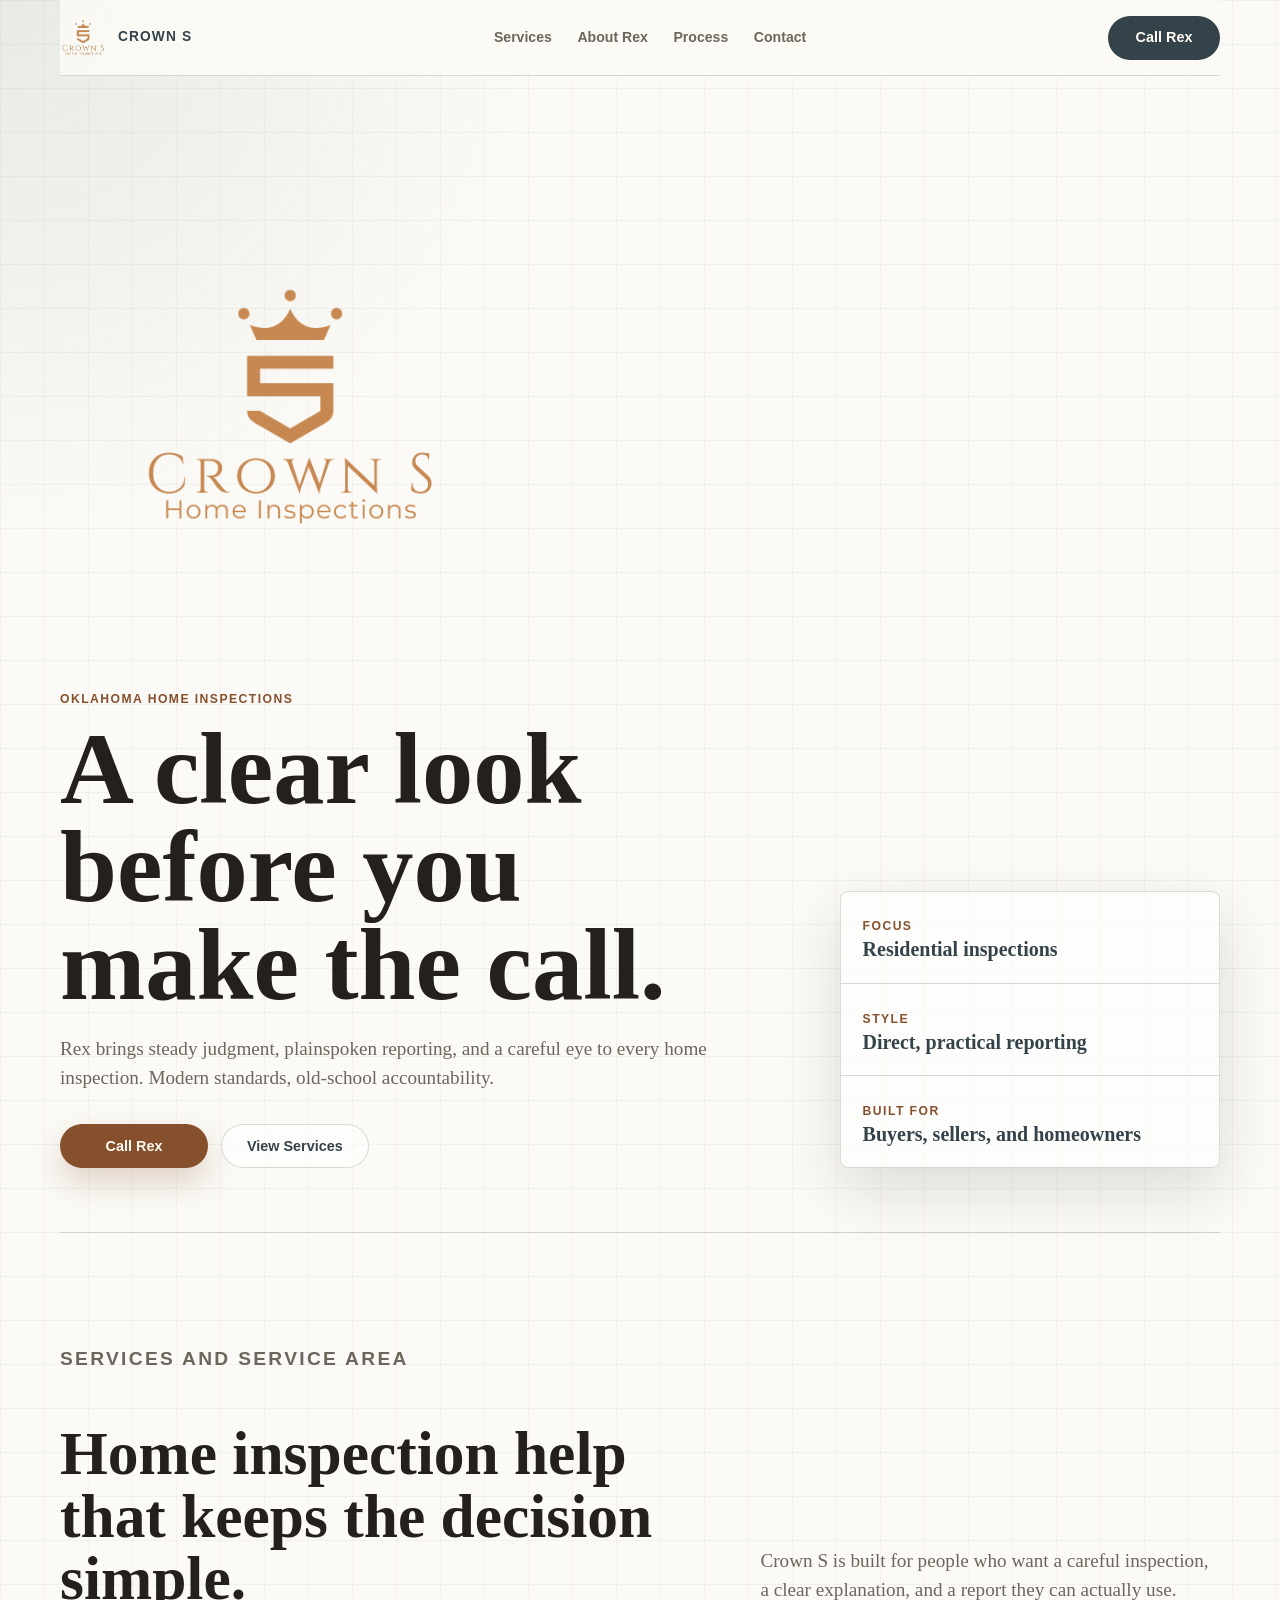
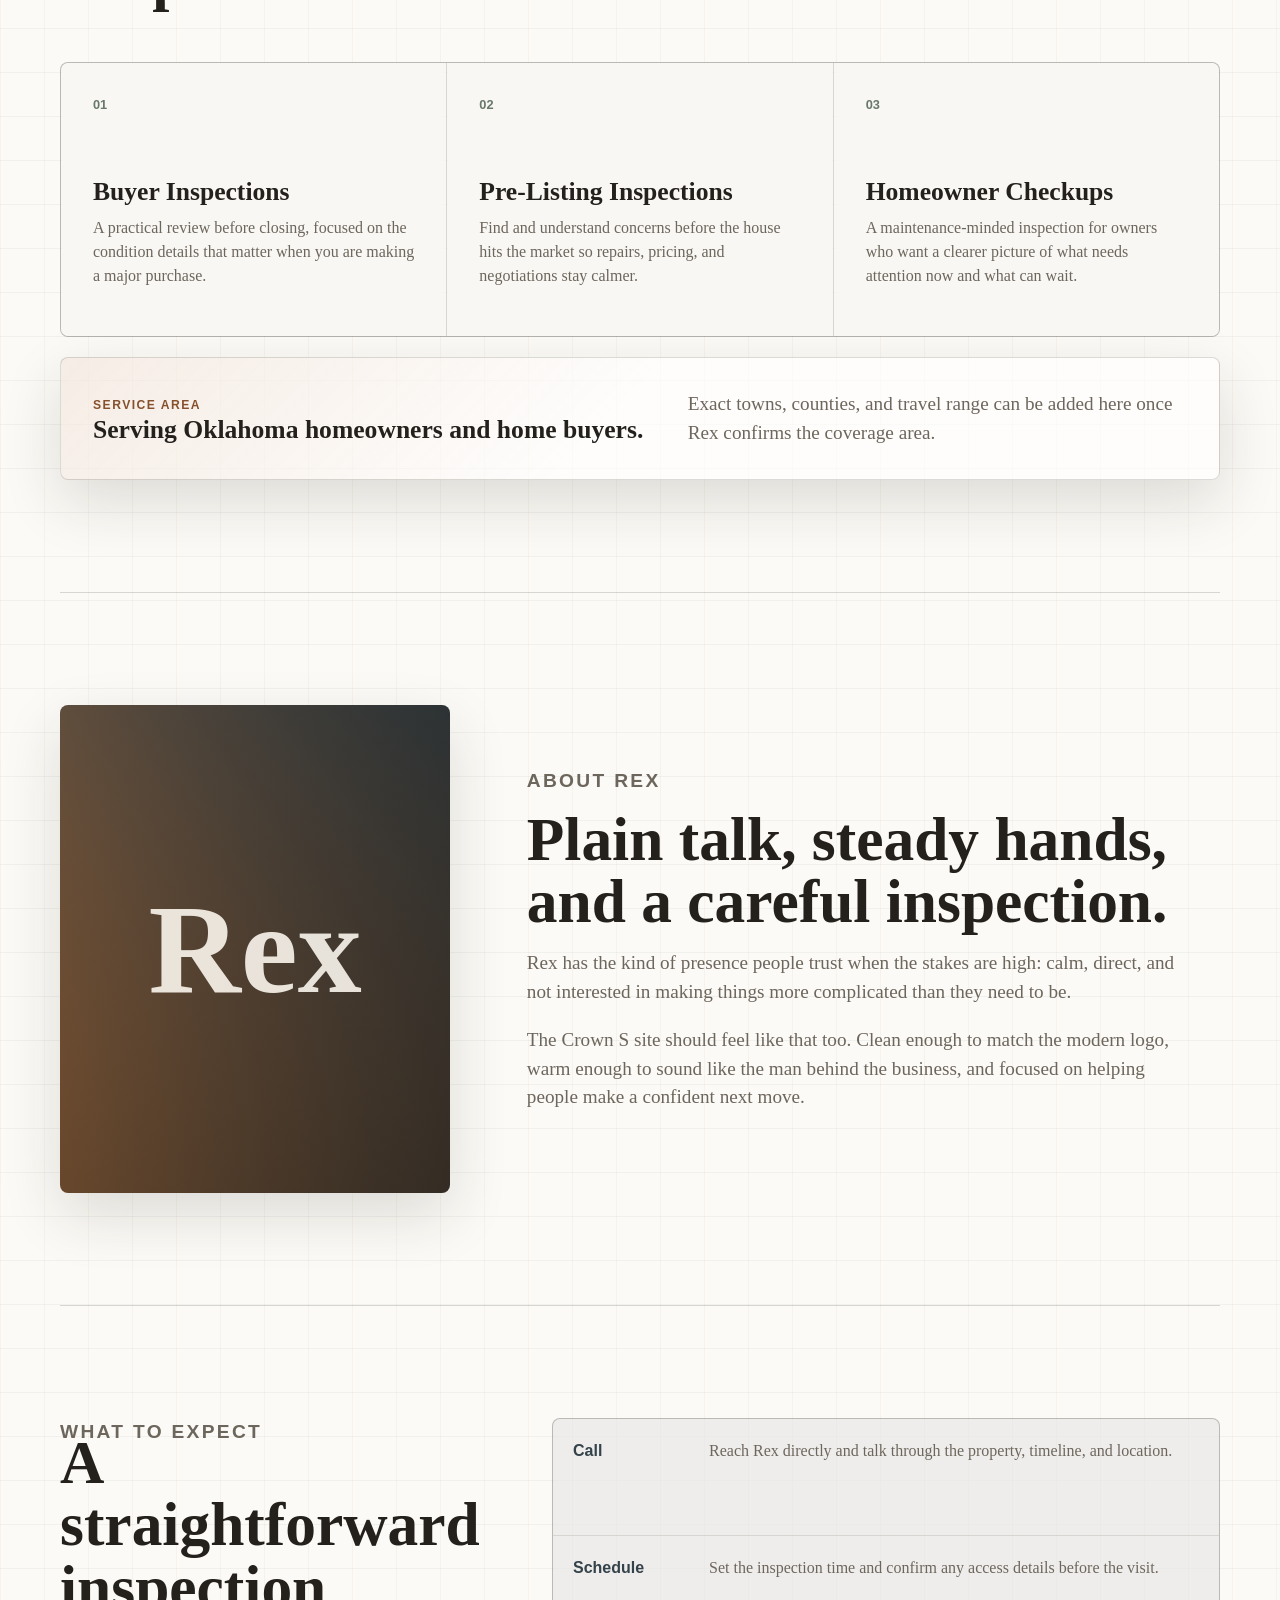
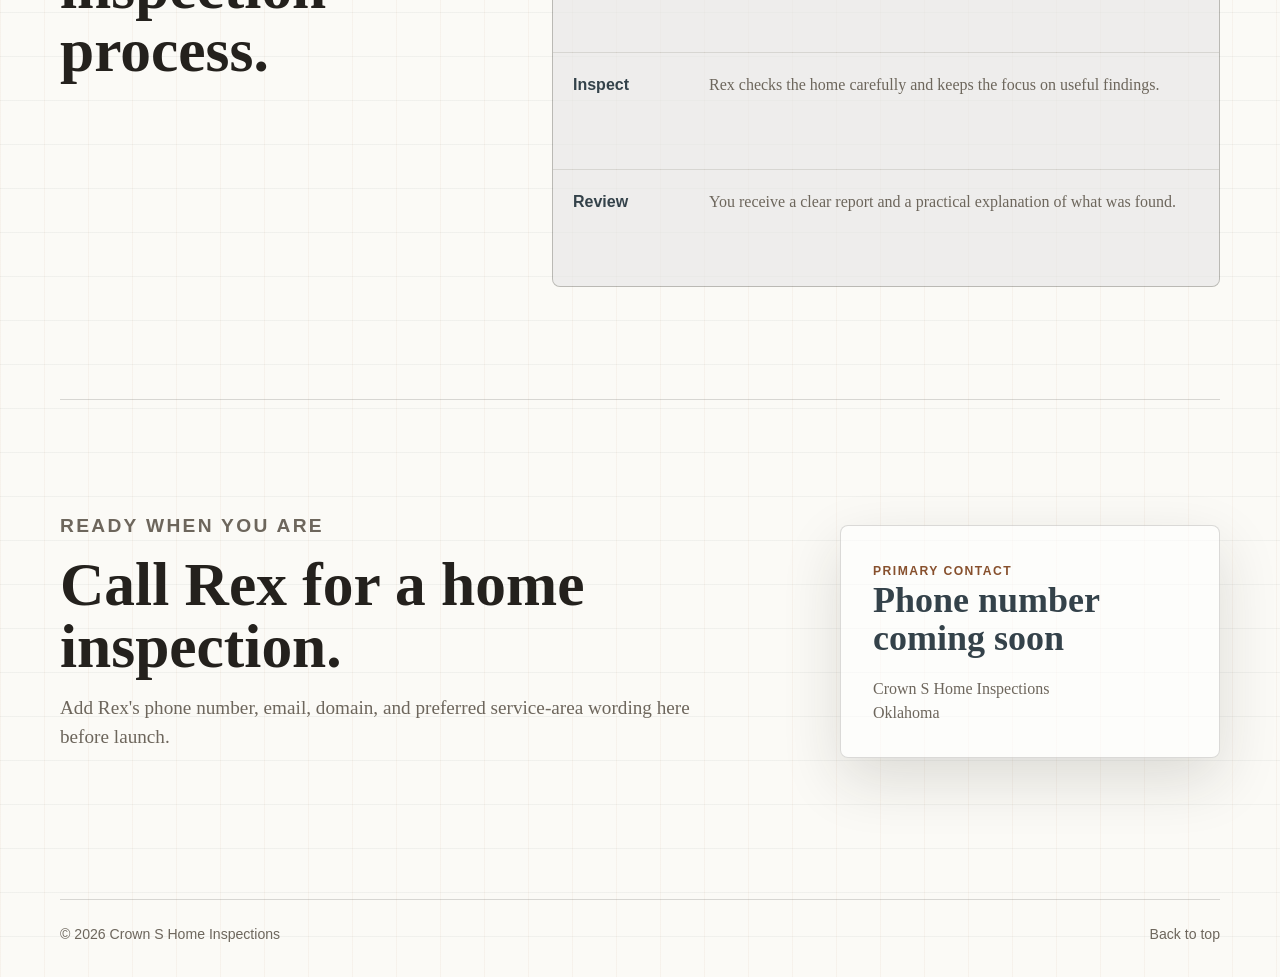
==== index.html @ 7d6ab913 "Add initial HTML structure and CSS styles for Crown S Home Inspections website" ====
<!doctype html>
<html lang="en">
  <head>
    <meta charset="utf-8">
    <meta name="viewport" content="width=device-width, initial-scale=1">
    <title>Crown S Home Inspections</title>
    <meta name="description" content="Crown S Home Inspections provides clear, plainspoken residential home inspections for Oklahoma buyers, sellers, and homeowners.">
    <link rel="icon" href="assets/crown-s-logo-sm.png" type="image/png">
    <link rel="stylesheet" href="assets/styles.css">
  </head>
  <body>
    <header class="site-header" aria-label="Site header">
      <a class="brand" href="#top" aria-label="Crown S Home Inspections home">
        <img src="assets/crown-s-logo-sm.png" alt="Crown S Home Inspections logo mark" width="52" height="52">
        <span>Crown S</span>
      </a>
      <nav class="nav-links" aria-label="Primary navigation">
        <a href="#services">Services</a>
        <a href="#about">About Rex</a>
        <a href="#process">Process</a>
        <a href="#contact">Contact</a>
      </nav>
      <a class="header-call" href="#contact">Call Rex</a>
    </header>

    <main id="top">
      <section class="hero" aria-labelledby="hero-title">
        <div class="hero-content">
          <img class="hero-logo" src="assets/crown-s-logo.png" alt="Crown S Home Inspections" width="620" height="286">
          <p class="eyebrow">Oklahoma home inspections</p>
          <h1 id="hero-title">A clear look before you make the call.</h1>
          <p class="hero-copy">Rex brings steady judgment, plainspoken reporting, and a careful eye to every home inspection. Modern standards, old-school accountability.</p>
          <div class="hero-actions">
            <a class="button button-primary" href="#contact">Call Rex</a>
            <a class="button button-secondary" href="#services">View Services</a>
          </div>
        </div>
        <aside class="hero-panel" aria-label="Inspection highlights">
          <div>
            <span class="panel-label">Focus</span>
            <strong>Residential inspections</strong>
          </div>
          <div>
            <span class="panel-label">Style</span>
            <strong>Direct, practical reporting</strong>
          </div>
          <div>
            <span class="panel-label">Built for</span>
            <strong>Buyers, sellers, and homeowners</strong>
          </div>
        </aside>
      </section>

      <section class="services-section" id="services" aria-labelledby="services-title">
        <div class="section-heading">
          <p class="eyebrow">Services and service area</p>
          <h2 id="services-title">Home inspection help that keeps the decision simple.</h2>
          <p>Crown S is built for people who want a careful inspection, a clear explanation, and a report they can actually use.</p>
        </div>
        <div class="service-grid">
          <article class="service-item">
            <span class="service-number">01</span>
            <h3>Buyer Inspections</h3>
            <p>A practical review before closing, focused on the condition details that matter when you are making a major purchase.</p>
          </article>
          <article class="service-item">
            <span class="service-number">02</span>
            <h3>Pre-Listing Inspections</h3>
            <p>Find and understand concerns before the house hits the market so repairs, pricing, and negotiations stay calmer.</p>
          </article>
          <article class="service-item">
            <span class="service-number">03</span>
            <h3>Homeowner Checkups</h3>
            <p>A maintenance-minded inspection for owners who want a clearer picture of what needs attention now and what can wait.</p>
          </article>
        </div>
        <div class="service-area">
          <div>
            <span class="panel-label">Service area</span>
            <h3>Serving Oklahoma homeowners and home buyers.</h3>
          </div>
          <p>Exact towns, counties, and travel range can be added here once Rex confirms the coverage area.</p>
        </div>
      </section>

      <section class="about-section" id="about" aria-labelledby="about-title">
        <div class="about-portrait" aria-label="Photo placeholder for Rex">
          <span>Rex</span>
        </div>
        <div class="about-copy">
          <p class="eyebrow">About Rex</p>
          <h2 id="about-title">Plain talk, steady hands, and a careful inspection.</h2>
          <p>Rex has the kind of presence people trust when the stakes are high: calm, direct, and not interested in making things more complicated than they need to be.</p>
          <p>The Crown S site should feel like that too. Clean enough to match the modern logo, warm enough to sound like the man behind the business, and focused on helping people make a confident next move.</p>
        </div>
      </section>

      <section class="process-section" id="process" aria-labelledby="process-title">
        <div class="section-heading compact">
          <p class="eyebrow">What to expect</p>
          <h2 id="process-title">A straightforward inspection process.</h2>
        </div>
        <ol class="process-list">
          <li>
            <span>Call</span>
            <p>Reach Rex directly and talk through the property, timeline, and location.</p>
          </li>
          <li>
            <span>Schedule</span>
            <p>Set the inspection time and confirm any access details before the visit.</p>
          </li>
          <li>
            <span>Inspect</span>
            <p>Rex checks the home carefully and keeps the focus on useful findings.</p>
          </li>
          <li>
            <span>Review</span>
            <p>You receive a clear report and a practical explanation of what was found.</p>
          </li>
        </ol>
      </section>

      <section class="contact-section" id="contact" aria-labelledby="contact-title">
        <div>
          <p class="eyebrow">Ready when you are</p>
          <h2 id="contact-title">Call Rex for a home inspection.</h2>
          <p>Add Rex's phone number, email, domain, and preferred service-area wording here before launch.</p>
        </div>
        <div class="contact-box">
          <span class="panel-label">Primary contact</span>
          <a class="contact-phone" href="#contact">Phone number coming soon</a>
          <p>Crown S Home Inspections<br>Oklahoma</p>
        </div>
      </section>
    </main>

    <footer class="site-footer">
      <span>&copy; <span id="year">2026</span> Crown S Home Inspections</span>
      <a href="#top">Back to top</a>
    </footer>

    <a class="mobile-call" href="#contact">Call Rex</a>
  </body>
</html>
---- assets/styles.css ----
:root {
  --ink: #24211d;
  --muted: #6d665c;
  --paper: #fbfaf6;
  --paper-warm: #f3eee4;
  --bronze: #b8753e;
  --bronze-dark: #87502d;
  --sage: #68796a;
  --steel: #34424a;
  --line: rgba(36, 33, 29, 0.16);
  --shadow: 0 22px 60px rgba(36, 33, 29, 0.14);
  --max-width: 1160px;
}

* {
  box-sizing: border-box;
}

html {
  scroll-behavior: smooth;
}

body {
  margin: 0;
  min-width: 320px;
  color: var(--ink);
  background:
    linear-gradient(90deg, rgba(184, 117, 62, 0.06) 1px, transparent 1px),
    linear-gradient(180deg, rgba(52, 66, 74, 0.05) 1px, transparent 1px),
    var(--paper);
  background-size: 44px 44px, 44px 44px, auto;
  font-family: Georgia, "Times New Roman", serif;
  line-height: 1.5;
}

body::before {
  position: fixed;
  inset: 0;
  z-index: -1;
  pointer-events: none;
  content: "";
  background: radial-gradient(circle at top left, rgba(104, 121, 106, 0.12), transparent 34rem);
}

a {
  color: inherit;
  text-decoration: none;
}

img {
  display: block;
  max-width: 100%;
  height: auto;
}

.site-header {
  position: sticky;
  top: 0;
  z-index: 20;
  display: flex;
  align-items: center;
  justify-content: space-between;
  gap: 1rem;
  width: min(calc(100% - 32px), var(--max-width));
  min-height: 76px;
  margin: 0 auto;
  padding: 0.75rem 0;
  background: rgba(251, 250, 246, 0.9);
  border-bottom: 1px solid var(--line);
  -webkit-backdrop-filter: blur(18px);
  backdrop-filter: blur(18px);
}

.brand {
  display: inline-flex;
  align-items: center;
  gap: 0.75rem;
  color: var(--steel);
  font-family: Arial, Helvetica, sans-serif;
  font-size: 0.86rem;
  font-weight: 800;
  letter-spacing: 0.08em;
  text-transform: uppercase;
}

.brand img {
  width: 46px;
  height: 46px;
  object-fit: contain;
}

.nav-links {
  display: flex;
  align-items: center;
  justify-content: center;
  gap: clamp(0.75rem, 2vw, 1.6rem);
  color: var(--muted);
  font-family: Arial, Helvetica, sans-serif;
  font-size: 0.88rem;
  font-weight: 700;
}

.nav-links a,
.site-footer a {
  text-underline-offset: 0.25rem;
}

.nav-links a:hover,
.site-footer a:hover {
  color: var(--bronze-dark);
  text-decoration: underline;
}

.header-call,
.button,
.mobile-call {
  display: inline-flex;
  align-items: center;
  justify-content: center;
  min-height: 44px;
  border-radius: 999px;
  font-family: Arial, Helvetica, sans-serif;
  font-size: 0.9rem;
  font-weight: 800;
  line-height: 1;
}

.header-call {
  min-width: 112px;
  padding: 0 1rem;
  color: #fffaf2;
  background: var(--steel);
}

.hero,
.services-section,
.about-section,
.process-section,
.contact-section {
  width: min(calc(100% - 32px), var(--max-width));
  margin: 0 auto;
}

.hero {
  display: grid;
  grid-template-columns: minmax(0, 1fr) minmax(280px, 380px);
  align-items: end;
  gap: clamp(2rem, 5vw, 5rem);
  min-height: calc(100svh - 76px);
  padding: clamp(3.5rem, 8vw, 7rem) 0 clamp(2.5rem, 5vw, 4rem);
}

.hero-content {
  max-width: 760px;
}

.hero-logo {
  width: min(100%, 460px);
  margin-bottom: clamp(2rem, 4vw, 3.25rem);
}

.eyebrow,
.panel-label {
  margin: 0 0 0.75rem;
  color: var(--bronze-dark);
  font-family: Arial, Helvetica, sans-serif;
  font-size: 0.76rem;
  font-weight: 900;
  letter-spacing: 0.12em;
  text-transform: uppercase;
}

h1,
h2,
h3,
p {
  margin-top: 0;
}

h1 {
  max-width: 760px;
  margin-bottom: 1.25rem;
  color: var(--ink);
  font-size: clamp(3rem, 8vw, 6.6rem);
  line-height: 0.96;
  letter-spacing: 0;
}

h2 {
  margin-bottom: 1rem;
  font-size: clamp(2.1rem, 4.8vw, 4.4rem);
  line-height: 1.02;
  letter-spacing: 0;
}

h3 {
  margin-bottom: 0.55rem;
  font-size: clamp(1.25rem, 2vw, 1.6rem);
  line-height: 1.12;
  letter-spacing: 0;
}

.hero-copy,
.section-heading p,
.about-copy p,
.contact-section p,
.service-area p {
  max-width: 650px;
  color: var(--muted);
  font-size: clamp(1.04rem, 1.8vw, 1.2rem);
}

.hero-actions {
  display: flex;
  flex-wrap: wrap;
  gap: 0.8rem;
  margin-top: 2rem;
}

.button {
  min-width: 148px;
  padding: 0 1.2rem;
  border: 1px solid transparent;
}

.button-primary {
  color: #fffaf2;
  background: var(--bronze-dark);
  box-shadow: 0 14px 32px rgba(135, 80, 45, 0.24);
}

.button-secondary {
  color: var(--steel);
  background: rgba(255, 255, 255, 0.52);
  border-color: var(--line);
}

.hero-panel,
.contact-box,
.service-area {
  border: 1px solid var(--line);
  border-radius: 8px;
  background: rgba(255, 255, 255, 0.56);
  box-shadow: var(--shadow);
}

.hero-panel {
  display: grid;
  gap: 0;
  overflow: hidden;
}

.hero-panel > div {
  padding: 1.35rem;
  border-bottom: 1px solid var(--line);
}

.hero-panel > div:last-child {
  border-bottom: 0;
}

.hero-panel strong {
  display: block;
  color: var(--steel);
  font-size: 1.25rem;
  line-height: 1.2;
}

.services-section,
.about-section,
.process-section,
.contact-section {
  padding: clamp(4rem, 9vw, 7rem) 0;
  border-top: 1px solid var(--line);
}

.section-heading {
  display: grid;
  grid-template-columns: minmax(0, 0.9fr) minmax(280px, 0.65fr);
  gap: clamp(1.5rem, 5vw, 4rem);
  align-items: end;
  margin-bottom: clamp(2rem, 5vw, 3.25rem);
}

.section-heading .eyebrow {
  grid-column: 1 / -1;
  margin-bottom: -1rem;
}

.section-heading h2 {
  margin-bottom: 0;
}

.section-heading p {
  margin-bottom: 0.35rem;
}

.service-grid {
  display: grid;
  grid-template-columns: repeat(3, minmax(0, 1fr));
  gap: 1px;
  overflow: hidden;
  border: 1px solid var(--line);
  border-radius: 8px;
  background: var(--line);
}

.service-item {
  min-height: 270px;
  padding: clamp(1.25rem, 3vw, 2rem);
  background: rgba(251, 250, 246, 0.92);
}

.service-number {
  display: block;
  margin-bottom: 4rem;
  color: var(--sage);
  font-family: Arial, Helvetica, sans-serif;
  font-size: 0.8rem;
  font-weight: 900;
}

.service-item p,
.process-list p {
  color: var(--muted);
  font-size: 1rem;
}

.service-area {
  display: grid;
  grid-template-columns: minmax(0, 0.8fr) minmax(280px, 0.7fr);
  gap: 1.5rem;
  align-items: center;
  margin-top: 1.25rem;
  padding: clamp(1.25rem, 3vw, 2rem);
  background:
    linear-gradient(135deg, rgba(184, 117, 62, 0.12), transparent 48%),
    rgba(255, 255, 255, 0.62);
}

.service-area h3,
.service-area p {
  margin-bottom: 0;
}

.about-section {
  display: grid;
  grid-template-columns: minmax(240px, 390px) minmax(0, 1fr);
  gap: clamp(2rem, 6vw, 5rem);
  align-items: center;
}

.about-portrait {
  display: grid;
  place-items: center;
  aspect-ratio: 4 / 5;
  min-height: 390px;
  overflow: hidden;
  color: rgba(255, 250, 242, 0.88);
  border-radius: 8px;
  background:
    linear-gradient(135deg, rgba(36, 33, 29, 0.2), rgba(36, 33, 29, 0.82)),
    linear-gradient(45deg, var(--bronze), var(--steel));
  box-shadow: var(--shadow);
}

.about-portrait span {
  font-size: clamp(4rem, 10vw, 8rem);
  font-weight: 700;
}

.about-copy {
  max-width: 680px;
}

.process-section {
  display: grid;
  grid-template-columns: minmax(260px, 420px) minmax(0, 1fr);
  gap: clamp(2rem, 6vw, 4.5rem);
}

.section-heading.compact {
  display: block;
  margin-bottom: 0;
}

.process-list {
  display: grid;
  gap: 1px;
  margin: 0;
  padding: 0;
  overflow: hidden;
  border: 1px solid var(--line);
  border-radius: 8px;
  background: var(--line);
  list-style: none;
}

.process-list li {
  display: grid;
  grid-template-columns: 120px minmax(0, 1fr);
  gap: 1rem;
  min-height: 116px;
  padding: 1.25rem;
  background: rgba(255, 255, 255, 0.56);
}

.process-list span {
  color: var(--steel);
  font-family: Arial, Helvetica, sans-serif;
  font-weight: 900;
}

.process-list p {
  margin-bottom: 0;
}

.contact-section {
  display: grid;
  grid-template-columns: minmax(0, 1fr) minmax(280px, 380px);
  gap: clamp(2rem, 6vw, 5rem);
  align-items: center;
  padding-bottom: clamp(5rem, 10vw, 8rem);
}

.contact-box {
  padding: clamp(1.4rem, 3vw, 2rem);
}

.contact-phone {
  display: block;
  margin-bottom: 1.2rem;
  color: var(--steel);
  font-size: clamp(1.6rem, 3vw, 2.25rem);
  font-weight: 700;
  line-height: 1.05;
}

.contact-box p {
  margin-bottom: 0;
  font-size: 1rem;
}

.site-footer {
  display: flex;
  align-items: center;
  justify-content: space-between;
  gap: 1rem;
  width: min(calc(100% - 32px), var(--max-width));
  margin: 0 auto;
  padding: 1.5rem 0 2rem;
  color: var(--muted);
  border-top: 1px solid var(--line);
  font-family: Arial, Helvetica, sans-serif;
  font-size: 0.88rem;
}

.mobile-call {
  position: fixed;
  right: 1rem;
  bottom: 1rem;
  z-index: 30;
  display: none;
  min-width: 132px;
  padding: 0 1rem;
  color: #fffaf2;
  background: var(--bronze-dark);
  box-shadow: 0 12px 28px rgba(36, 33, 29, 0.28);
}

:focus-visible {
  outline: 3px solid rgba(184, 117, 62, 0.6);
  outline-offset: 4px;
}

@media (max-width: 900px) {
  .site-header {
    min-height: 68px;
  }

  .nav-links {
    display: none;
  }

  .hero,
  .section-heading,
  .service-area,
  .about-section,
  .process-section,
  .contact-section {
    grid-template-columns: 1fr;
  }

  .hero {
    min-height: 0;
    padding-top: 3rem;
  }

  .hero-panel {
    align-self: stretch;
  }

  .service-grid {
    grid-template-columns: 1fr;
  }

  .service-item {
    min-height: 0;
  }

  .service-number {
    margin-bottom: 2rem;
  }

  .about-portrait {
    min-height: 300px;
    max-width: 420px;
  }

  .mobile-call {
    display: inline-flex;
  }
}

@media (max-width: 560px) {
  .site-header,
  .hero,
  .services-section,
  .about-section,
  .process-section,
  .contact-section,
  .site-footer {
    width: min(calc(100% - 24px), var(--max-width));
  }

  .brand span {
    display: none;
  }

  .header-call {
    min-width: 104px;
  }

  .hero-logo {
    width: min(100%, 320px);
  }

  h1 {
    font-size: clamp(2.55rem, 15vw, 4.2rem);
  }

  h2 {
    font-size: clamp(2rem, 11vw, 3.1rem);
  }

  .hero-actions {
    display: grid;
  }

  .button {
    width: 100%;
  }

  .process-list li {
    grid-template-columns: 1fr;
    gap: 0.35rem;
  }

  .site-footer {
    align-items: flex-start;
    flex-direction: column;
    padding-bottom: 5rem;
  }
}
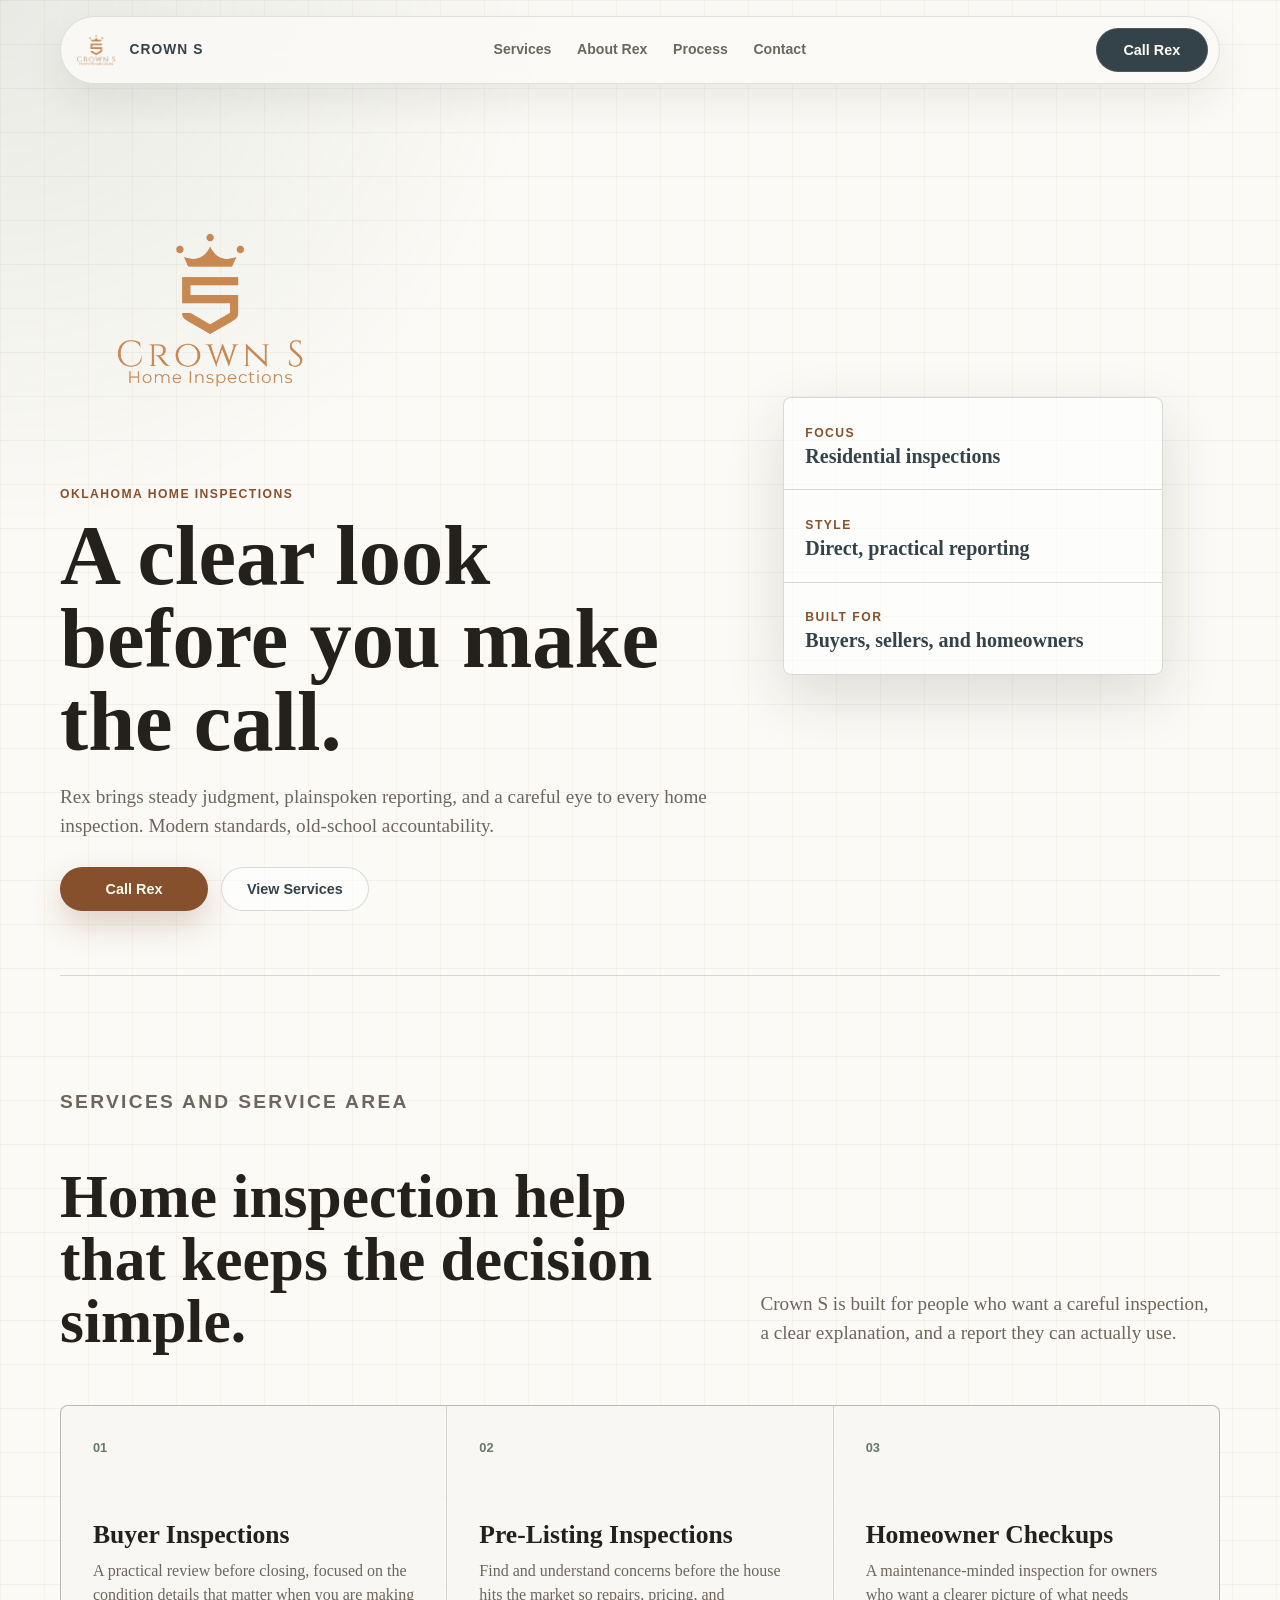
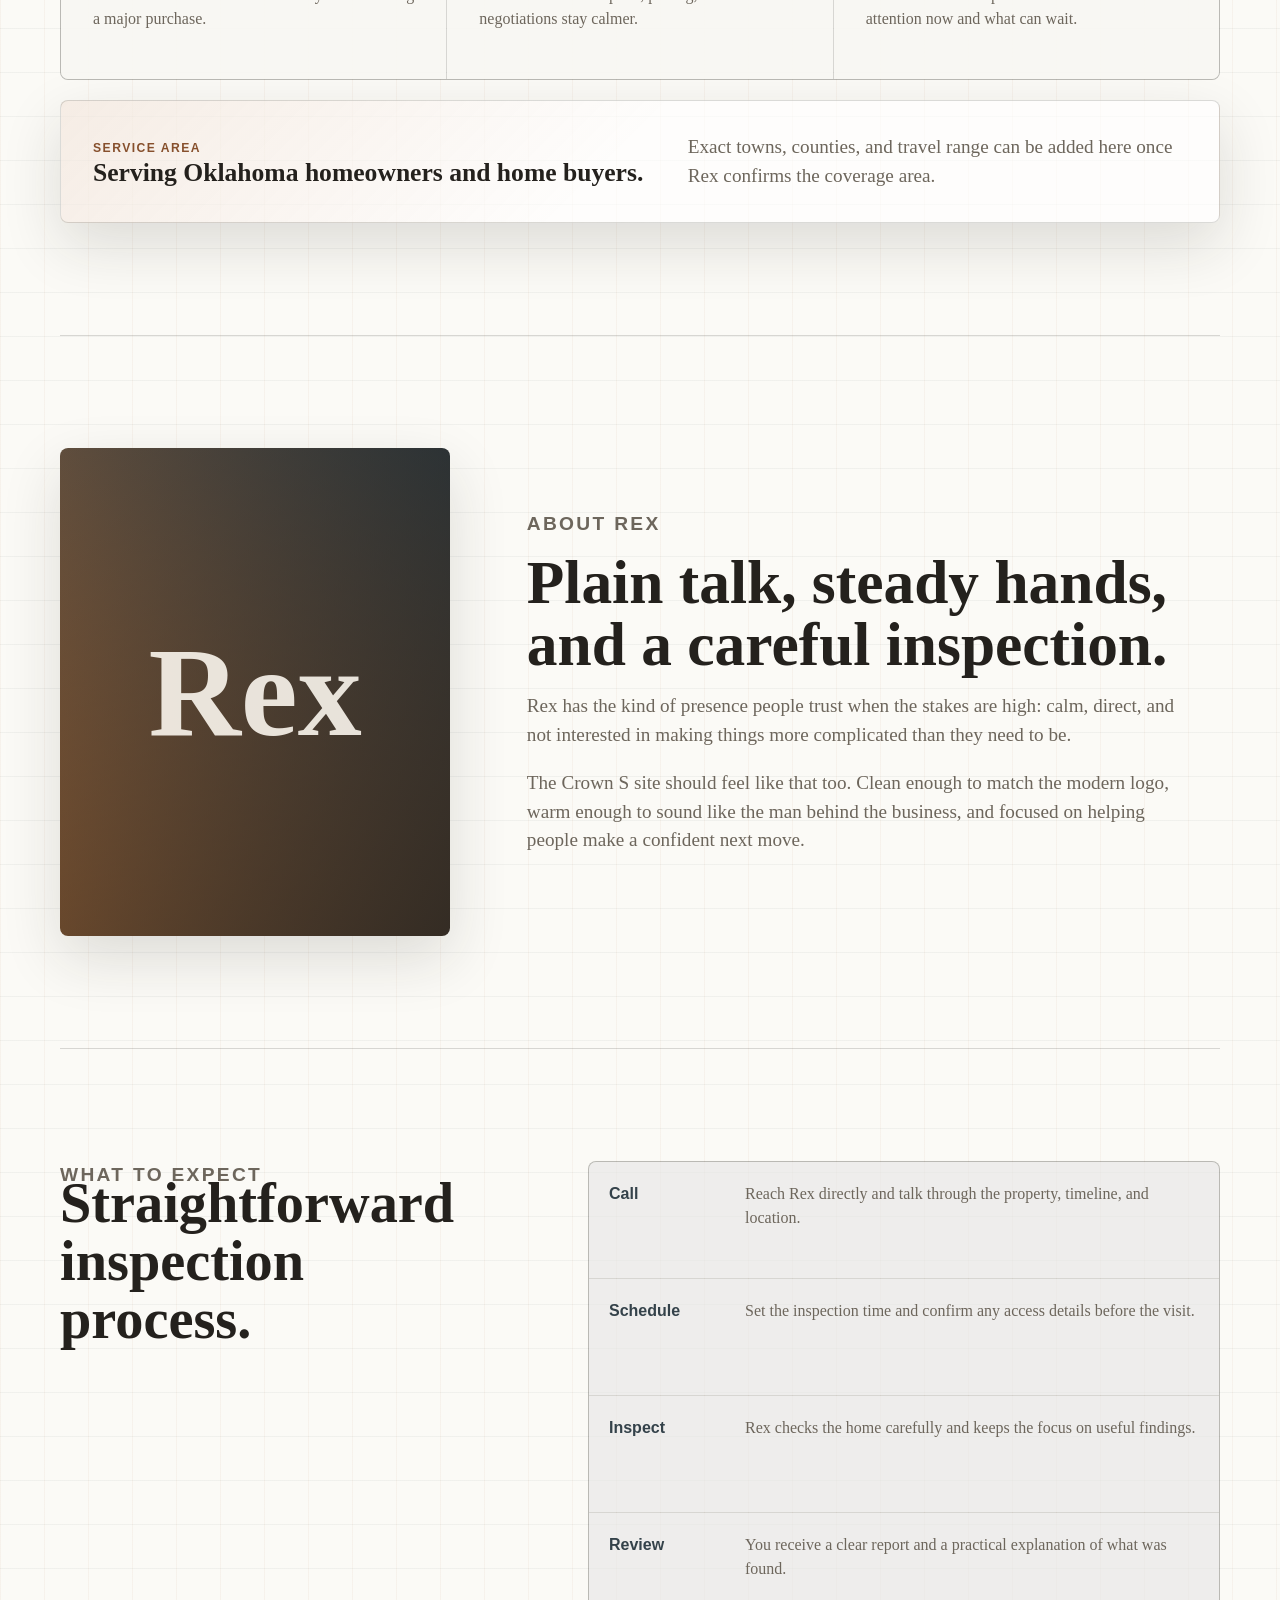
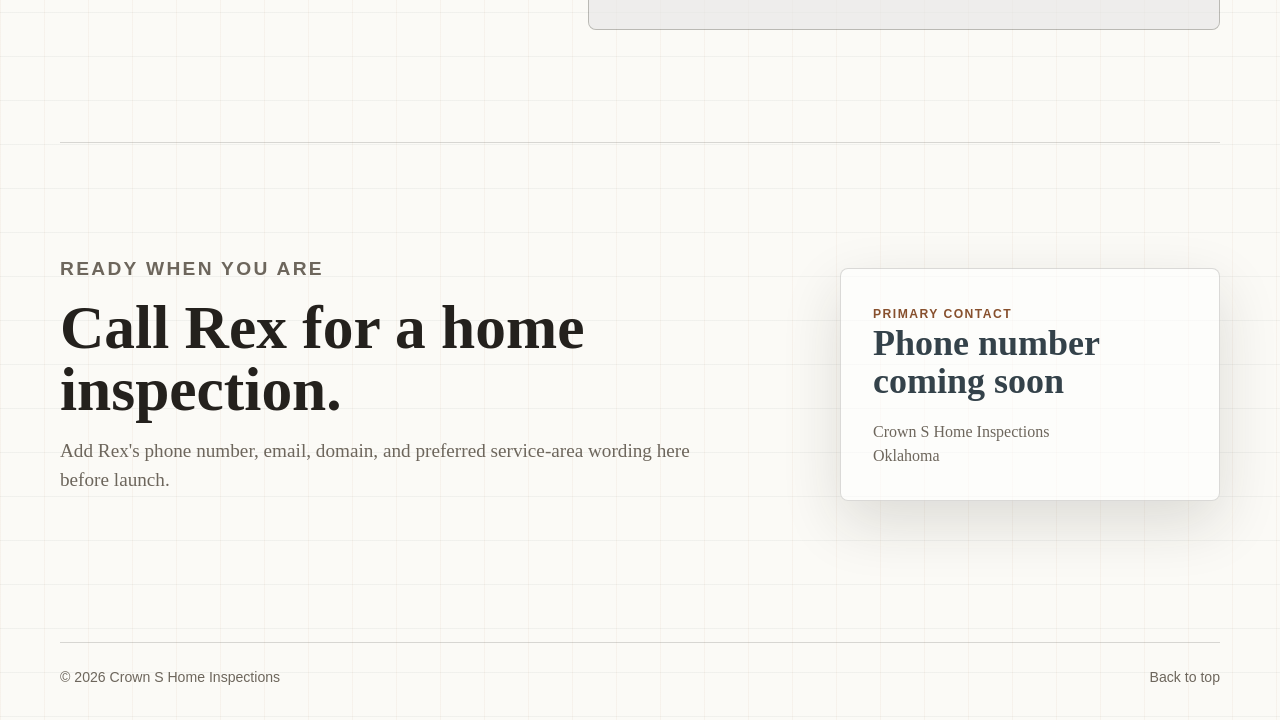
==== commit 1a026f4f: "Update process section styles and heading for improved layout and readability" ====
--- a/index.html
+++ b/index.html
@@ -98,7 +98,7 @@
       <section class="process-section" id="process" aria-labelledby="process-title">
         <div class="section-heading compact">
           <p class="eyebrow">What to expect</p>
-          <h2 id="process-title">A straightforward inspection process.</h2>
+          <h2 id="process-title">Straightforward inspection process.</h2>
         </div>
         <ol class="process-list">
           <li>
--- a/assets/styles.css
+++ b/assets/styles.css
@@ -55,18 +55,21 @@
 
 .site-header {
   position: sticky;
-  top: 0;
+  top: 16px;
   z-index: 20;
   display: flex;
   align-items: center;
   justify-content: space-between;
   gap: 1rem;
-  width: min(calc(100% - 32px), var(--max-width));
-  min-height: 76px;
-  margin: 0 auto;
-  padding: 0.75rem 0;
-  background: rgba(251, 250, 246, 0.9);
-  border-bottom: 1px solid var(--line);
+  width: min(calc(100% - 48px), var(--max-width));
+  min-height: 68px;
+  margin: 16px auto 0;
+  padding: 0.55rem 0.7rem 0.55rem 0.9rem;
+  overflow: hidden;
+  background: rgba(251, 250, 246, 0.86);
+  border: 1px solid rgba(36, 33, 29, 0.12);
+  border-radius: 999px;
+  box-shadow: 0 18px 42px rgba(36, 33, 29, 0.08);
   -webkit-backdrop-filter: blur(18px);
   backdrop-filter: blur(18px);
 }
@@ -84,8 +87,8 @@
 }
 
 .brand img {
-  width: 46px;
-  height: 46px;
+  width: 42px;
+  height: 42px;
   object-fit: contain;
 }
 
@@ -130,6 +133,7 @@
   padding: 0 1rem;
   color: #fffaf2;
   background: var(--steel);
+  box-shadow: inset 0 0 0 1px rgba(255, 250, 242, 0.12);
 }
 
 .hero,
@@ -143,20 +147,20 @@
 
 .hero {
   display: grid;
-  grid-template-columns: minmax(0, 1fr) minmax(280px, 380px);
-  align-items: end;
+  grid-template-columns: minmax(0, 0.92fr) minmax(280px, 380px);
+  align-items: center;
   gap: clamp(2rem, 5vw, 5rem);
-  min-height: calc(100svh - 76px);
-  padding: clamp(3.5rem, 8vw, 7rem) 0 clamp(2.5rem, 5vw, 4rem);
+  min-height: calc(100svh - 100px);
+  padding: clamp(3rem, 6vw, 5.5rem) 0 clamp(2.5rem, 5vw, 4rem);
 }
 
 .hero-content {
-  max-width: 760px;
+  max-width: 720px;
 }
 
 .hero-logo {
-  width: min(100%, 460px);
-  margin-bottom: clamp(2rem, 4vw, 3.25rem);
+  width: min(100%, 300px);
+  margin-bottom: clamp(1rem, 2vw, 1.5rem);
 }
 
 .eyebrow,
@@ -178,11 +182,11 @@
 }
 
 h1 {
-  max-width: 760px;
+  max-width: 710px;
   margin-bottom: 1.25rem;
   color: var(--ink);
-  font-size: clamp(3rem, 8vw, 6.6rem);
-  line-height: 0.96;
+  font-size: clamp(3rem, 6.6vw, 5.9rem);
+  line-height: 0.98;
   letter-spacing: 0;
 }
 
@@ -214,7 +218,7 @@
   display: flex;
   flex-wrap: wrap;
   gap: 0.8rem;
-  margin-top: 2rem;
+  margin-top: 1.65rem;
 }
 
 .button {
@@ -375,13 +379,21 @@
 
 .process-section {
   display: grid;
-  grid-template-columns: minmax(260px, 420px) minmax(0, 1fr);
-  gap: clamp(2rem, 6vw, 4.5rem);
+  grid-template-columns: minmax(300px, 440px) minmax(0, 1fr);
+  gap: clamp(3rem, 7vw, 5.5rem);
+  align-items: start;
 }
 
 .section-heading.compact {
   display: block;
   margin-bottom: 0;
+}
+
+.process-section h2 {
+  max-width: 430px;
+  font-size: clamp(2.6rem, 4.4vw, 4.15rem);
+  line-height: 1.03;
+  overflow-wrap: anywhere;
 }
 
 .process-list {
@@ -542,7 +554,7 @@
   }
 
   .hero-logo {
-    width: min(100%, 320px);
+    width: min(100%, 240px);
   }
 
   h1 {
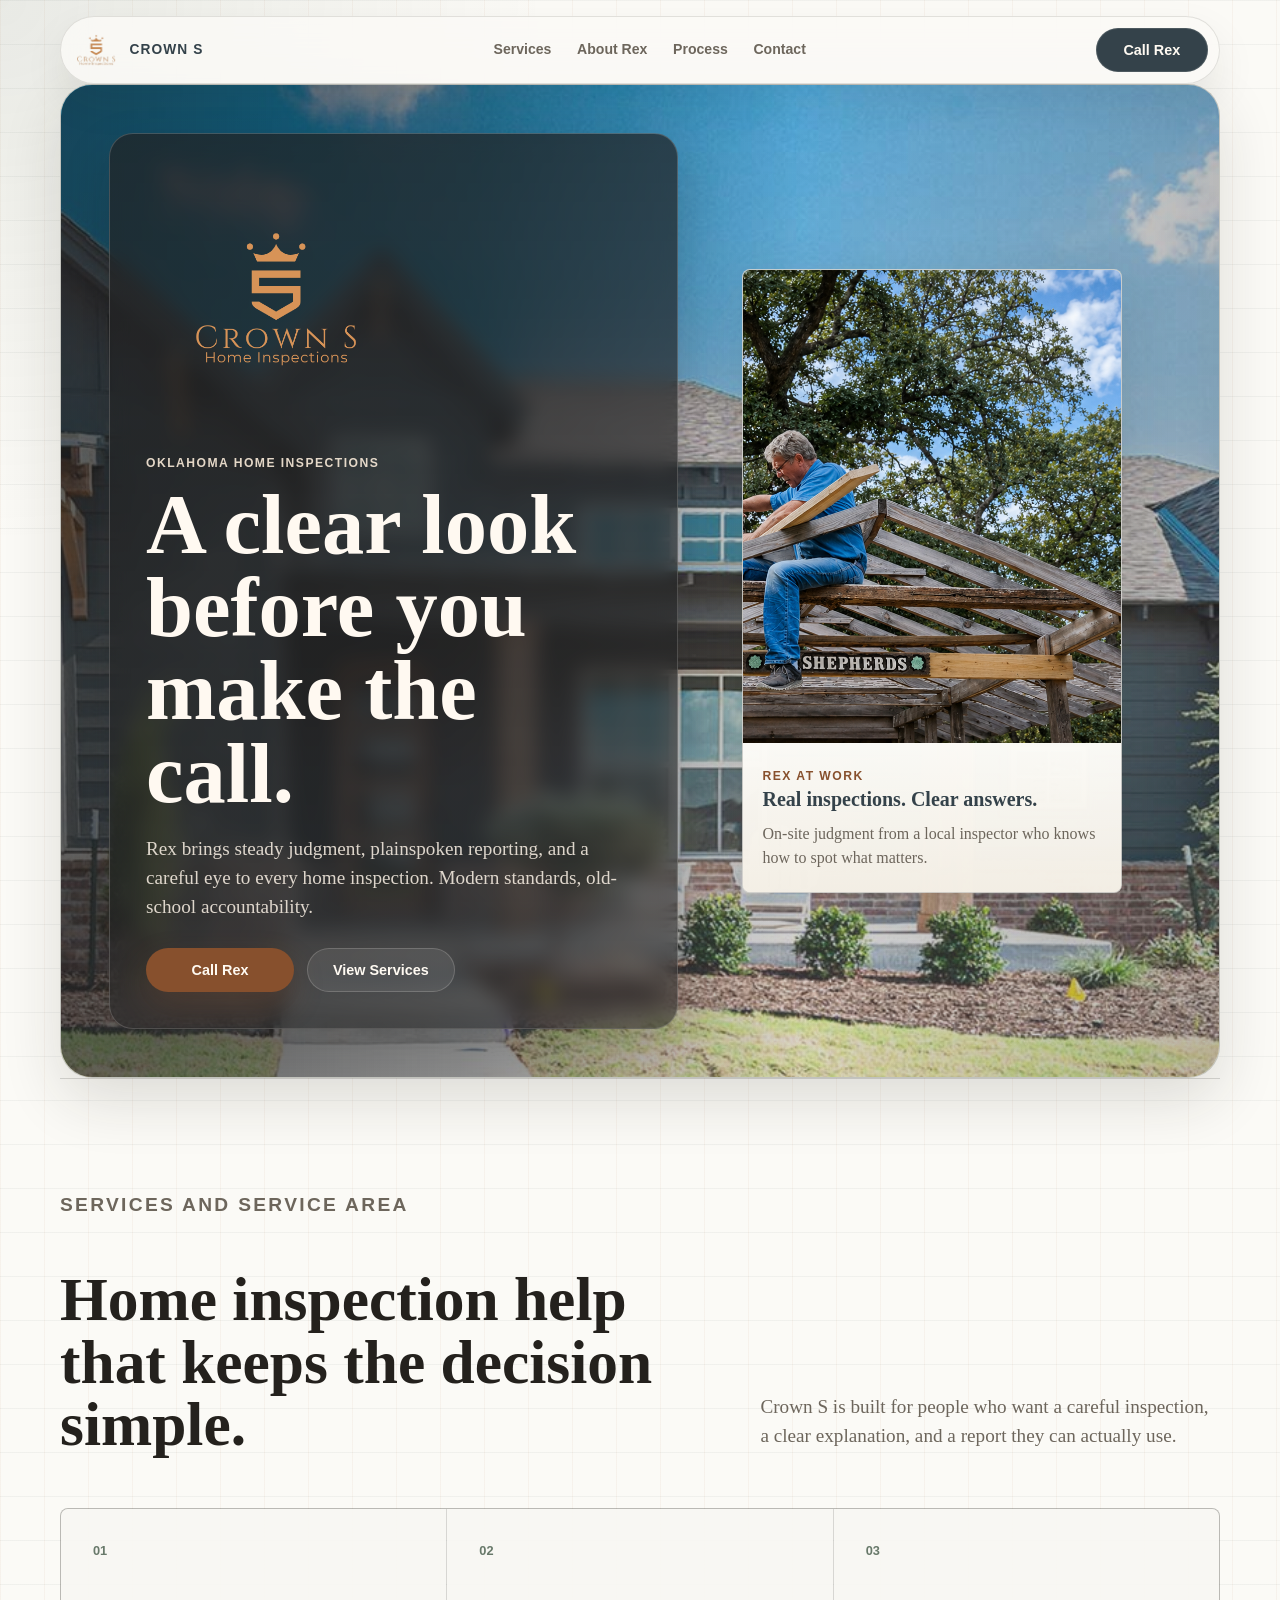
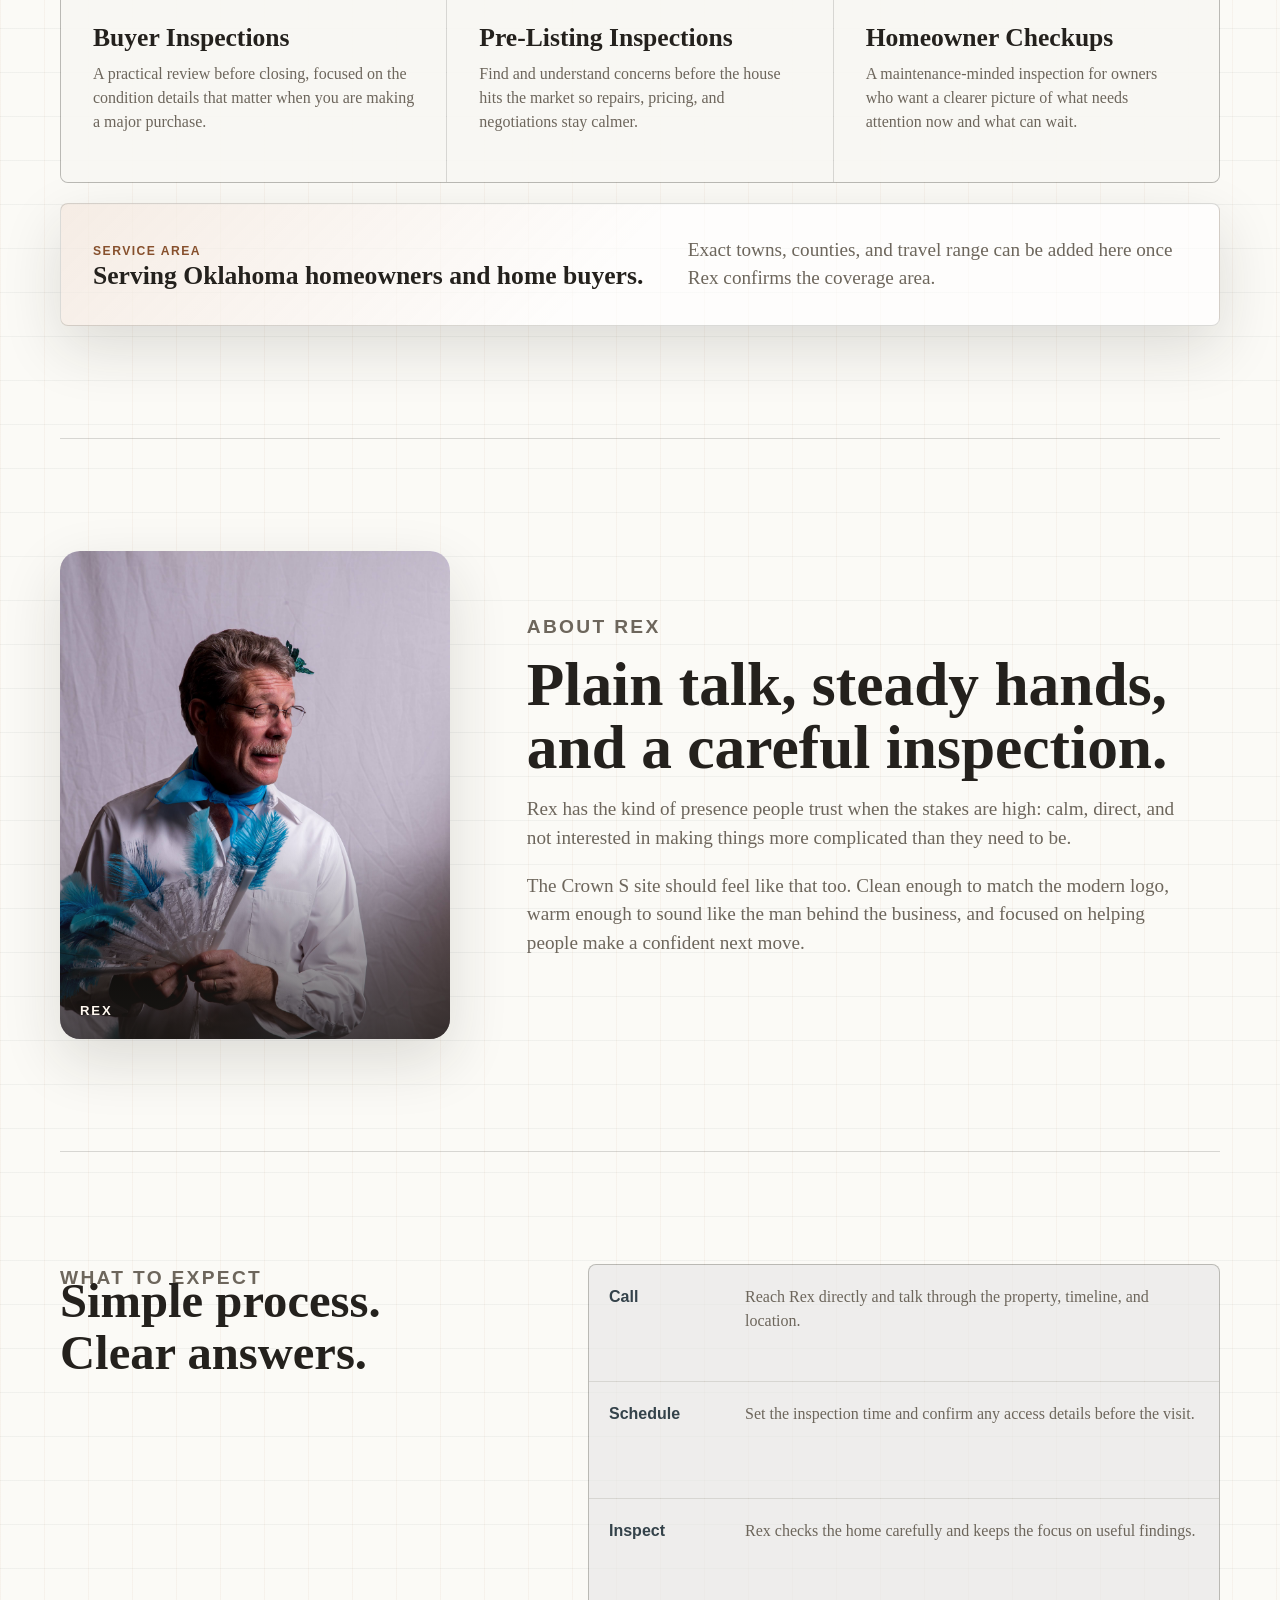
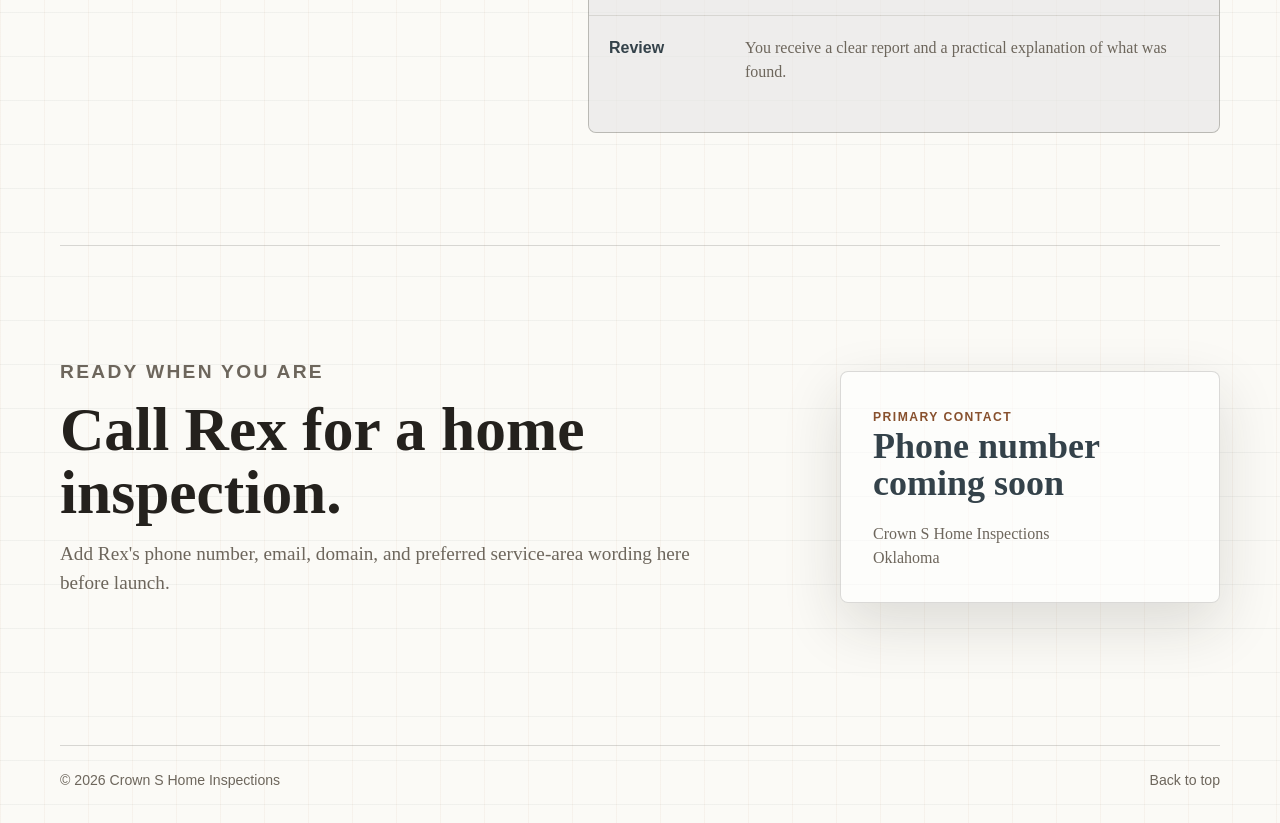
==== commit 080a24da: "Refactor code structure for improved readability and maintainability" ====
--- a/index.html
+++ b/index.html
@@ -25,28 +25,25 @@
 
     <main id="top">
       <section class="hero" aria-labelledby="hero-title">
+        <div class="hero-skyline" aria-hidden="true"></div>
         <div class="hero-content">
-          <img class="hero-logo" src="assets/crown-s-logo.png" alt="Crown S Home Inspections" width="620" height="286">
-          <p class="eyebrow">Oklahoma home inspections</p>
-          <h1 id="hero-title">A clear look before you make the call.</h1>
-          <p class="hero-copy">Rex brings steady judgment, plainspoken reporting, and a careful eye to every home inspection. Modern standards, old-school accountability.</p>
-          <div class="hero-actions">
-            <a class="button button-primary" href="#contact">Call Rex</a>
-            <a class="button button-secondary" href="#services">View Services</a>
+          <div class="hero-card">
+            <img class="hero-logo" src="assets/crown-s-logo.png" alt="Crown S Home Inspections" width="620" height="286">
+            <p class="eyebrow">Oklahoma home inspections</p>
+            <h1 id="hero-title">A clear look before you make the call.</h1>
+            <p class="hero-copy">Rex brings steady judgment, plainspoken reporting, and a careful eye to every home inspection. Modern standards, old-school accountability.</p>
+            <div class="hero-actions">
+              <a class="button button-primary" href="#contact">Call Rex</a>
+              <a class="button button-secondary" href="#services">View Services</a>
+            </div>
           </div>
         </div>
-        <aside class="hero-panel" aria-label="Inspection highlights">
-          <div>
-            <span class="panel-label">Focus</span>
-            <strong>Residential inspections</strong>
-          </div>
-          <div>
-            <span class="panel-label">Style</span>
-            <strong>Direct, practical reporting</strong>
-          </div>
-          <div>
-            <span class="panel-label">Built for</span>
-            <strong>Buyers, sellers, and homeowners</strong>
+        <aside class="hero-panel" aria-label="Rex at work">
+          <img class="hero-panel-image" src="assets/rex working.png" alt="Rex working on a roof structure during an inspection" width="1672" height="940">
+          <div class="hero-panel-copy">
+            <span class="panel-label">Rex at work</span>
+            <strong>Real inspections. Clear answers.</strong>
+            <p>On-site judgment from a local inspector who knows how to spot what matters.</p>
           </div>
         </aside>
       </section>
@@ -84,9 +81,10 @@
       </section>
 
       <section class="about-section" id="about" aria-labelledby="about-title">
-        <div class="about-portrait" aria-label="Photo placeholder for Rex">
-          <span>Rex</span>
-        </div>
+        <figure class="about-portrait">
+          <img src="assets/rex.jpg" alt="Portrait of Rex" width="1280" height="1920">
+          <figcaption>Rex</figcaption>
+        </figure>
         <div class="about-copy">
           <p class="eyebrow">About Rex</p>
           <h2 id="about-title">Plain talk, steady hands, and a careful inspection.</h2>
@@ -98,7 +96,7 @@
       <section class="process-section" id="process" aria-labelledby="process-title">
         <div class="section-heading compact">
           <p class="eyebrow">What to expect</p>
-          <h2 id="process-title">Straightforward inspection process.</h2>
+          <h2 id="process-title">Simple process. Clear answers.</h2>
         </div>
         <ol class="process-list">
           <li>
--- a/assets/styles.css
+++ b/assets/styles.css
@@ -146,21 +146,50 @@
 }
 
 .hero {
+  position: relative;
   display: grid;
   grid-template-columns: minmax(0, 0.92fr) minmax(280px, 380px);
   align-items: center;
   gap: clamp(2rem, 5vw, 5rem);
   min-height: calc(100svh - 100px);
-  padding: clamp(3rem, 6vw, 5.5rem) 0 clamp(2.5rem, 5vw, 4rem);
+  padding: clamp(2.2rem, 4vw, 3rem);
+  overflow: hidden;
+  border: 1px solid rgba(36, 33, 29, 0.12);
+  border-radius: 32px;
+  background: #d7d8d2;
+  box-shadow: var(--shadow);
 }
 
 .hero-content {
+  position: relative;
+  z-index: 1;
   max-width: 720px;
 }
 
+.hero-skyline {
+  position: absolute;
+  inset: 0;
+  background:
+    linear-gradient(90deg, rgba(27, 28, 29, 0.7) 0%, rgba(27, 28, 29, 0.5) 34%, rgba(27, 28, 29, 0.16) 64%, rgba(27, 28, 29, 0.3) 100%),
+    linear-gradient(180deg, rgba(251, 250, 246, 0.02), rgba(251, 250, 246, 0.22)),
+    url("backgroundpic.jpg") center center / cover no-repeat;
+}
+
+.hero-card {
+  max-width: 590px;
+  padding: clamp(1.5rem, 4vw, 2.25rem);
+  border: 1px solid rgba(255, 250, 242, 0.18);
+  border-radius: 24px;
+  background: linear-gradient(180deg, rgba(33, 34, 35, 0.72), rgba(33, 34, 35, 0.54));
+  box-shadow: 0 20px 48px rgba(15, 15, 15, 0.18);
+  -webkit-backdrop-filter: blur(10px);
+  backdrop-filter: blur(10px);
+}
+
 .hero-logo {
-  width: min(100%, 300px);
+  width: min(100%, 260px);
   margin-bottom: clamp(1rem, 2vw, 1.5rem);
+  filter: brightness(1.08);
 }
 
 .eyebrow,
@@ -184,7 +213,7 @@
 h1 {
   max-width: 710px;
   margin-bottom: 1.25rem;
-  color: var(--ink);
+  color: #fff9f1;
   font-size: clamp(3rem, 6.6vw, 5.9rem);
   line-height: 0.98;
   letter-spacing: 0;
@@ -214,6 +243,14 @@
   font-size: clamp(1.04rem, 1.8vw, 1.2rem);
 }
 
+.hero .eyebrow {
+  color: rgba(255, 240, 222, 0.88);
+}
+
+.hero-copy {
+  color: rgba(255, 245, 233, 0.84);
+}
+
 .hero-actions {
   display: flex;
   flex-wrap: wrap;
@@ -234,9 +271,9 @@
 }
 
 .button-secondary {
-  color: var(--steel);
-  background: rgba(255, 255, 255, 0.52);
-  border-color: var(--line);
+  color: #fffaf2;
+  background: rgba(255, 255, 255, 0.08);
+  border-color: rgba(255, 250, 242, 0.18);
 }
 
 .hero-panel,
@@ -249,18 +286,22 @@
 }
 
 .hero-panel {
-  display: grid;
-  gap: 0;
+  position: relative;
+  z-index: 1;
   overflow: hidden;
-}
-
-.hero-panel > div {
-  padding: 1.35rem;
-  border-bottom: 1px solid var(--line);
-}
-
-.hero-panel > div:last-child {
-  border-bottom: 0;
+  background: rgba(251, 250, 246, 0.86);
+}
+
+.hero-panel-image {
+  width: 100%;
+  aspect-ratio: 4 / 5;
+  object-fit: cover;
+  object-position: 42% center;
+}
+
+.hero-panel-copy {
+  padding: 1.25rem 1.25rem 1.35rem;
+  background: linear-gradient(180deg, rgba(251, 250, 246, 0.95), rgba(243, 238, 228, 0.94));
 }
 
 .hero-panel strong {
@@ -268,6 +309,11 @@
   color: var(--steel);
   font-size: 1.25rem;
   line-height: 1.2;
+}
+
+.hero-panel p {
+  margin: 0.7rem 0 0;
+  color: var(--muted);
 }
 
 .services-section,
@@ -355,22 +401,43 @@
 }
 
 .about-portrait {
-  display: grid;
-  place-items: center;
+  position: relative;
   aspect-ratio: 4 / 5;
   min-height: 390px;
+  margin: 0;
   overflow: hidden;
-  color: rgba(255, 250, 242, 0.88);
-  border-radius: 8px;
-  background:
-    linear-gradient(135deg, rgba(36, 33, 29, 0.2), rgba(36, 33, 29, 0.82)),
-    linear-gradient(45deg, var(--bronze), var(--steel));
+  border-radius: 20px;
+  background: rgba(255, 255, 255, 0.8);
   box-shadow: var(--shadow);
 }
 
-.about-portrait span {
-  font-size: clamp(4rem, 10vw, 8rem);
-  font-weight: 700;
+.about-portrait::after {
+  position: absolute;
+  inset: auto 0 0 0;
+  height: 40%;
+  content: "";
+  background: linear-gradient(180deg, transparent, rgba(36, 33, 29, 0.68));
+}
+
+.about-portrait img {
+  width: 100%;
+  height: 100%;
+  object-fit: cover;
+  object-position: center 24%;
+}
+
+.about-portrait figcaption {
+  position: absolute;
+  left: 1.25rem;
+  right: 1.25rem;
+  bottom: 1.1rem;
+  z-index: 1;
+  color: #fff8f0;
+  font-family: Arial, Helvetica, sans-serif;
+  font-size: 0.82rem;
+  font-weight: 900;
+  letter-spacing: 0.14em;
+  text-transform: uppercase;
 }
 
 .about-copy {
@@ -390,10 +457,9 @@
 }
 
 .process-section h2 {
-  max-width: 430px;
-  font-size: clamp(2.6rem, 4.4vw, 4.15rem);
-  line-height: 1.03;
-  overflow-wrap: anywhere;
+  max-width: 380px;
+  font-size: clamp(2.45rem, 3.8vw, 3.65rem);
+  line-height: 1.06;
 }
 
 .process-list {
@@ -505,11 +571,12 @@
 
   .hero {
     min-height: 0;
-    padding-top: 3rem;
+    padding-top: 1.35rem;
   }
 
   .hero-panel {
     align-self: stretch;
+    max-width: 480px;
   }
 
   .service-grid {
@@ -557,6 +624,10 @@
     width: min(100%, 240px);
   }
 
+  .hero-card {
+    padding: 1.3rem;
+  }
+
   h1 {
     font-size: clamp(2.55rem, 15vw, 4.2rem);
   }
